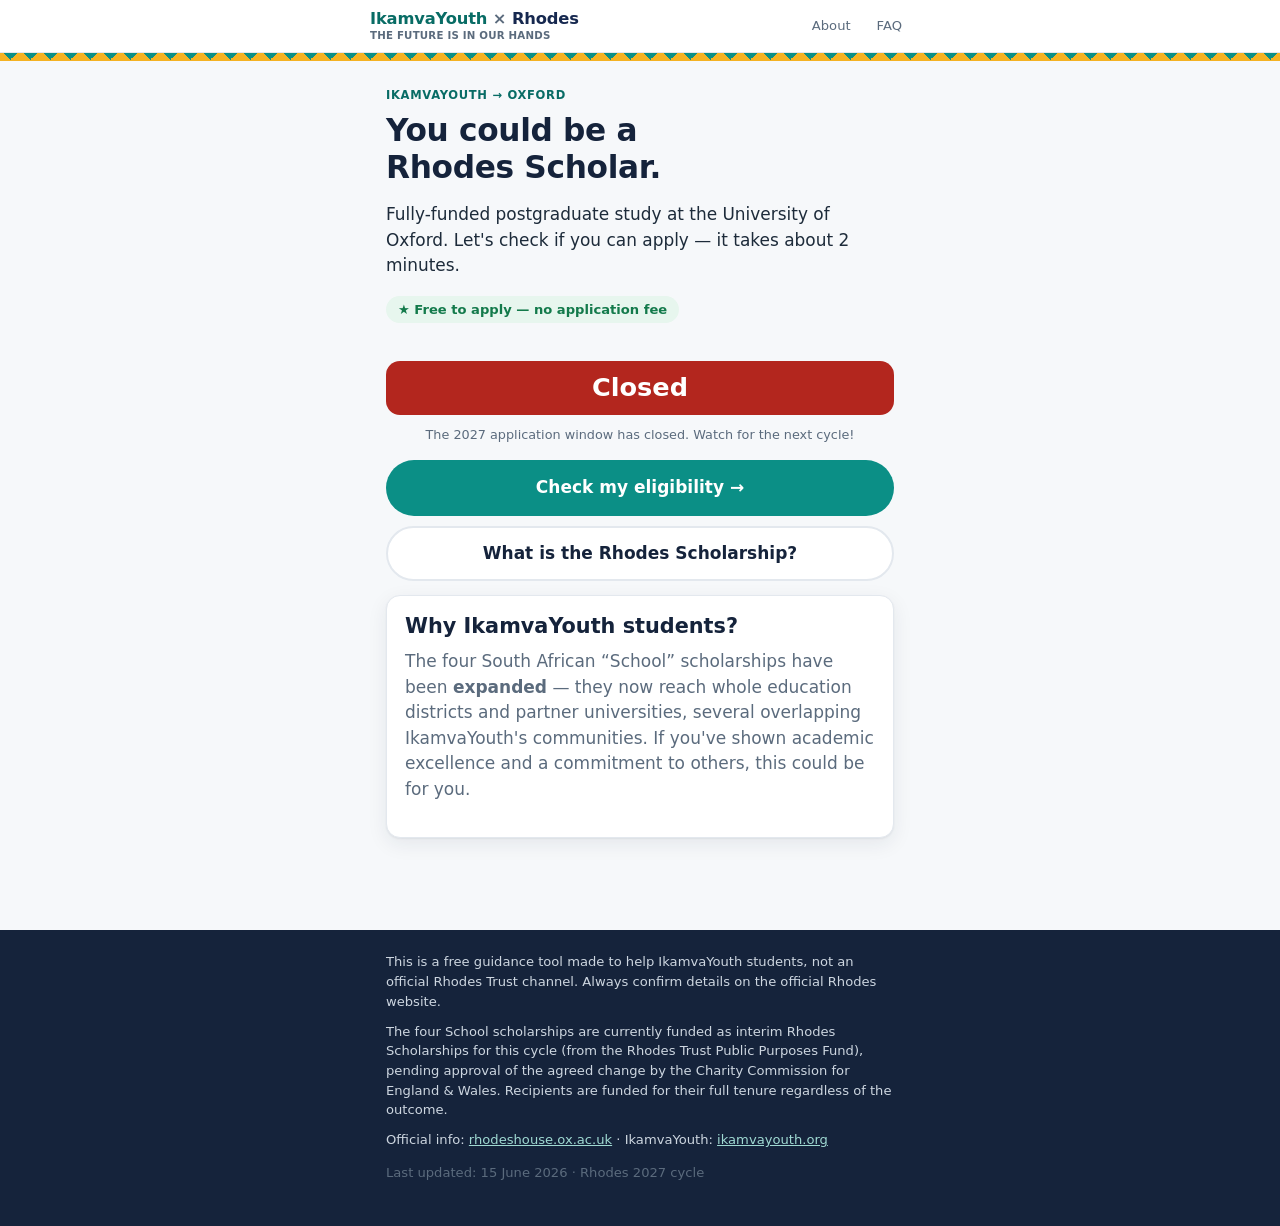
==== index.html @ 86d53897 "Rhodes4Ikamva eligibility checker + WhatsApp one-pager Mobile-first, offline-capable static app that" ====
<!DOCTYPE html>
<html lang="en-ZA">
<head>
  <meta charset="utf-8">
  <meta name="viewport" content="width=device-width, initial-scale=1">
  <title>Could you be a Rhodes Scholar? — IkamvaYouth × Rhodes</title>
  <meta name="description" content="A free 2-minute tool for IkamvaYouth students and alumni to check if you can apply for a Rhodes Scholarship to Oxford — fully funded, no application fee. Applications close 3 August 2026.">
  <meta name="theme-color" content="#15233b">
  <link rel="manifest" href="manifest.webmanifest">
  <link rel="icon" href="assets/favicon.svg" type="image/svg+xml">
  <link rel="apple-touch-icon" href="assets/favicon.svg">
  <!-- Social / WhatsApp link preview -->
  <meta property="og:title" content="Could you be a Rhodes Scholar?">
  <meta property="og:description" content="IkamvaYouth × Rhodes — check your eligibility in 2 minutes. Fully funded study at Oxford. Apply by 3 August 2026.">
  <meta property="og:type" content="website">
  <meta property="og:image" content="assets/og-image.png">
  <link rel="stylesheet" href="css/styles.css">
</head>
<body>
  <a class="skip-link" href="#main">Skip to content</a>

  <header class="site-header">
    <div class="wrap brandbar">
      <span class="brand">
        <span><span class="b-iy">IkamvaYouth</span> <span class="brand-x">×</span> <span class="b-rhodes">Rhodes</span></span>
        <span class="b-tag">The future is in our hands</span>
      </span>
      <span class="spacer"></span>
      <button class="navlink" data-go="about" type="button">About</button>
      <button class="navlink" data-go="faq" type="button">FAQ</button>
    </div>
  </header>
  <div class="zigzag" aria-hidden="true"></div>

  <main id="main">
    <!-- ============ HOME ============ -->
    <section id="home" class="wrap" aria-labelledby="home-h">
      <div class="hero">
        <p class="eyebrow">IkamvaYouth → Oxford</p>
        <h1 id="home-h">You could be a Rhodes&nbsp;Scholar.</h1>
        <p class="lead">Fully-funded postgraduate study at the University of Oxford. Let's check if you can apply — it takes about 2 minutes.</p>
        <span class="free-pill">★ Free to apply — no application fee</span>
      </div>

      <div id="countdown" class="countdown" aria-live="polite" hidden></div>
      <p id="cd-caption" class="cd-caption" hidden></p>

      <div class="btn-row">
        <button class="btn btn-primary btn-block" id="start-check" type="button">Check my eligibility →</button>
        <button class="btn btn-ghost btn-block" data-go="about" type="button">What is the Rhodes Scholarship?</button>
      </div>

      <div class="card">
        <h2>Why IkamvaYouth students?</h2>
        <p class="muted">The four South African “School” scholarships have been <strong>expanded</strong> — they now reach whole education districts and partner universities, several overlapping IkamvaYouth's communities. If you've shown academic excellence and a commitment to others, this could be for you.</p>
      </div>
    </section>

    <!-- ============ CHECK (rendered by app.js) ============ -->
    <section id="check" class="wrap" aria-labelledby="check-h" hidden>
      <h1 id="check-h" class="sr-only" style="position:absolute;left:-999px">Eligibility check</h1>
      <div id="progress" class="progress" aria-hidden="true"></div>
      <div id="q-container" aria-live="polite"></div>
    </section>

    <!-- ============ RESULT (rendered by app.js) ============ -->
    <section id="result" class="wrap" aria-labelledby="result-h" hidden>
      <div id="result-container" aria-live="polite"></div>
    </section>

    <!-- ============ ABOUT ============ -->
    <section id="about" class="wrap" aria-labelledby="about-h" hidden>
      <h1 id="about-h">About the Rhodes Scholarship</h1>
      <p>The Rhodes Scholarship (established 1902) is one of the world's oldest and most prestigious international scholarships. It funds postgraduate study at the University of Oxford for at least two years.</p>

      <div class="card">
        <h2>What it covers</h2>
        <div id="covers-list"></div>
      </div>

      <div class="card">
        <h2>What selectors look for</h2>
        <p class="muted small">The four criteria, drawn from the founder's Will, have barely changed in 100 years:</p>
        <div id="criteria-list"></div>
      </div>

      <div class="you-belong">
        <h3>There's no single “type” of Rhodes Scholar</h3>
        <p>For over 120 years, personal statements have been diverse and ever-changing. Selectors look for an original portrait of <em>you</em> — your voice, your story, your authentic self. IkamvaYouth's culture of leadership and service is exactly what they value.</p>
      </div>

      <div class="btn-row">
        <button class="btn btn-primary btn-block" data-go="check" id="about-start" type="button">Check my eligibility →</button>
      </div>
    </section>

    <!-- ============ FAQ ============ -->
    <section id="faq" class="wrap" aria-labelledby="faq-h" hidden>
      <h1 id="faq-h">Questions &amp; answers</h1>

      <details class="faq"><summary>Is it really free?</summary>
        <p>Yes. There is <strong>no application fee</strong> for the Rhodes Scholarship, and this tool is free too.</p></details>

      <details class="faq"><summary>What is a “School” scholarship and why does it matter to me?</summary>
        <p>Four scholarships were historically tied to specific schools. They've been opened up to whole education districts and partner universities. For example: any high school in the <strong>Makhanda (Makhana)</strong> area now qualifies for the <strong>St Andrew's</strong> pool, and <strong>UCT</strong> graduates qualify for <strong>SACS</strong>. The checker works out which apply to you.</p></details>

      <details class="faq"><summary>Can I apply to more than one?</summary>
        <p>Yes — up to <strong>two pools</strong>: usually one School pool plus your regional pool. You cannot apply to two School pools. BLMNS (Botswana, Lesotho, Malawi, Namibia, eSwatini) applicants apply to the BLMNS pool only.</p></details>

      <details class="faq"><summary>I'm not sure which education district my school is in.</summary>
        <p>No problem — the checker will still show your regional pool (your safe baseline), and flag that a coordinator can help you confirm whether a School pool also applies.</p></details>

      <details class="faq"><summary>What does “interim scholarship” mean?</summary>
        <p id="faq-disclaimer"></p></details>

      <details class="faq"><summary>What if I'm not eligible yet?</summary>
        <p>Look at the <a id="mrf-link" href="#" target="_blank" rel="noopener">Mandela Rhodes Foundation</a> — it funds Honours/Master's study and is a great stepping stone. You can apply for the Rhodes later.</p></details>

      <details class="faq"><summary>Any tips for applying?</summary>
        <p>Start early and save your work often (load-shedding!). Line up your four referees (three academic + one character) as soon as you can, and prepare your documents before the portal gets busy.</p></details>

      <div class="btn-row">
        <button class="btn btn-primary btn-block" data-go="check" type="button">Check my eligibility →</button>
      </div>
    </section>
  </main>

  <footer class="site-footer">
    <div class="wrap">
      <p class="disc" id="foot-notofficial"></p>
      <p class="disc" id="foot-disclaimer"></p>
      <p>Official info: <a href="https://www.rhodeshouse.ox.ac.uk/scholarships/the-rhodes-scholarship/" target="_blank" rel="noopener">rhodeshouse.ox.ac.uk</a> · IkamvaYouth: <a href="https://ikamvayouth.org/" target="_blank" rel="noopener">ikamvayouth.org</a></p>
      <p class="muted" id="foot-updated"></p>
    </div>
  </footer>

  <noscript>
    <div class="wrap">
      <div class="note note-warn"><strong>This checker needs JavaScript.</strong>
        You can still apply: you must be a citizen/permanent resident of South Africa, Botswana, Lesotho, Malawi, Namibia or eSwatini, aged 19–24 (some up to 28), with a Bachelor's degree by July 2027. Applications close 23:59 SAST on 3 August 2026. See <a href="https://www.rhodeshouse.ox.ac.uk/scholarships/the-rhodes-scholarship/">rhodeshouse.ox.ac.uk</a>.</div>
    </div>
  </noscript>

  <!-- Classic scripts (no build step, work over file:// and https) -->
  <script src="js/data.js"></script>
  <script src="js/engine.js"></script>
  <script src="js/app.js"></script>
</body>
</html>
---- css/styles.css ----
/* ==========================================================================
   Rhodes4Ikamva — styles
   Mobile-first, data-light (system fonts, no web fonts), accessible.
   Brand palette is in CSS variables below. NOTE: the IkamvaYouth hex values
   are best-guess placeholders — replace with the official brand colours once
   confirmed (see README, "Open items").
   ========================================================================== */

:root {
  /* Brand — PLACEHOLDER values, confirm with IkamvaYouth */
  --iy-ink: #15233b;       /* deep navy ink */
  --iy-teal: #0b8f86;      /* IkamvaYouth teal */
  --iy-teal-dark: #086c65;
  --iy-gold: #f4b223;      /* warm gold accent */
  --iy-coral: #ee6c4d;     /* energy accent */
  --rhodes: #16284f;       /* Rhodes deep blue */

  --bg: #f6f8fa;
  --surface: #ffffff;
  --text: #1d2b3a;
  --muted: #5b6b7d;
  --line: #e3e8ee;
  --ok: #137a4b;
  --ok-bg: #e7f6ee;
  --warn: #9a6b00;
  --warn-bg: #fef6e0;
  --stop: #b3261e;
  --stop-bg: #fdecea;

  --radius: 14px;
  --radius-sm: 10px;
  --shadow: 0 1px 2px rgba(21, 35, 59, .06), 0 6px 20px rgba(21, 35, 59, .08);
  --maxw: 540px;
}

* { box-sizing: border-box; }
html { -webkit-text-size-adjust: 100%; scroll-padding-top: 88px; }
h1, .q-legend { scroll-margin-top: 88px; }
body {
  margin: 0;
  font-family: system-ui, -apple-system, "Segoe UI", Roboto, "Helvetica Neue", Arial, sans-serif;
  color: var(--text);
  background: var(--bg);
  line-height: 1.5;
  font-size: 17px;
}
h1, h2, h3 { line-height: 1.2; color: var(--iy-ink); margin: 0 0 .5em; }
h1 { font-size: 1.7rem; letter-spacing: -.01em; }
h2 { font-size: 1.3rem; }
h3 { font-size: 1.05rem; }
p { margin: 0 0 1em; }
a { color: var(--iy-teal-dark); }
small, .small { font-size: .82rem; }
.muted { color: var(--muted); }
.center { text-align: center; }

.skip-link {
  position: absolute; left: -999px; top: 0;
  background: var(--iy-ink); color: #fff; padding: .6em 1em; z-index: 100; border-radius: 0 0 8px 0;
}
.skip-link:focus { left: 0; }

/* ---- Layout ------------------------------------------------------------- */
.wrap { width: 100%; max-width: var(--maxw); margin: 0 auto; padding: 0 16px; }
main { padding-bottom: 48px; }
section[hidden] { display: none !important; }

/* ---- Header / brand lockup ---------------------------------------------- */
.site-header {
  background: var(--surface);
  border-bottom: 1px solid var(--line);
  position: sticky; top: 0; z-index: 40;
}
.brandbar { display: flex; align-items: center; gap: 10px; padding: 10px 0; }
.brand {
  font-weight: 800; letter-spacing: -.01em; line-height: 1; font-size: 1.02rem;
  display: inline-flex; flex-direction: column;
}
.brand .b-iy { color: var(--iy-teal-dark); }
.brand .b-tag { font-weight: 600; font-size: .64rem; color: var(--muted); letter-spacing: .02em; text-transform: uppercase; margin-top: 3px; }
.brand-x { color: var(--muted); font-weight: 600; }
.brand .b-rhodes { color: var(--rhodes); font-weight: 800; }
.brandbar .spacer { flex: 1; }
.navlink { background: none; border: 0; color: var(--muted); font: inherit; font-size: .82rem; cursor: pointer; padding: 6px 8px; border-radius: 8px; }
.navlink:hover { color: var(--iy-ink); background: var(--bg); }

/* zigzag accent strip (IkamvaYouth motif) */
.zigzag {
  height: 8px;
  background:
    linear-gradient(135deg, var(--iy-teal) 25%, transparent 25%) -10px 0/20px 8px,
    linear-gradient(225deg, var(--iy-teal) 25%, transparent 25%) -10px 0/20px 8px,
    var(--iy-gold);
}

/* ---- Hero --------------------------------------------------------------- */
.hero { padding: 26px 0 8px; }
.eyebrow { color: var(--iy-teal-dark); font-weight: 700; text-transform: uppercase; letter-spacing: .06em; font-size: .72rem; margin-bottom: 8px; }
.hero h1 { font-size: 1.95rem; }
.hero .lead { font-size: 1.06rem; color: var(--text); }
.free-pill { display: inline-block; background: var(--ok-bg); color: var(--ok); font-weight: 700; font-size: .82rem; padding: 4px 12px; border-radius: 999px; margin-bottom: 14px; }

/* ---- Countdown ---------------------------------------------------------- */
.countdown {
  display: flex; gap: 8px; justify-content: center;
  background: var(--iy-ink); color: #fff; border-radius: var(--radius); padding: 14px; margin: 16px 0;
}
.countdown .cd-unit { flex: 1; text-align: center; }
.countdown .cd-num { font-size: 1.6rem; font-weight: 800; line-height: 1; }
.countdown .cd-lab { font-size: .66rem; text-transform: uppercase; letter-spacing: .05em; opacity: .8; margin-top: 4px; }
.countdown.closed { background: var(--stop); }
.cd-caption { text-align: center; font-size: .8rem; color: var(--muted); margin: -6px 0 16px; }

/* ---- Buttons ------------------------------------------------------------ */
.btn {
  display: inline-flex; align-items: center; justify-content: center; gap: 8px;
  font: inherit; font-weight: 700; cursor: pointer;
  border: 2px solid transparent; border-radius: 999px;
  padding: 13px 20px; min-height: 48px; text-decoration: none; text-align: center;
  transition: transform .04s ease, background .15s ease;
}
.btn:active { transform: translateY(1px); }
.btn-primary { background: var(--iy-teal); color: #fff; }
.btn-primary:hover { background: var(--iy-teal-dark); }
.btn-gold { background: var(--iy-gold); color: var(--iy-ink); }
.btn-gold:hover { filter: brightness(.96); }
.btn-whatsapp { background: #25d366; color: #04331a; }
.btn-ghost { background: var(--surface); color: var(--iy-ink); border-color: var(--line); }
.btn-ghost:hover { border-color: var(--iy-teal); }
.btn-block { display: flex; width: 100%; }
.btn-row { display: flex; flex-direction: column; gap: 10px; margin: 14px 0; }

/* ---- Cards & callouts --------------------------------------------------- */
.card { background: var(--surface); border: 1px solid var(--line); border-radius: var(--radius); box-shadow: var(--shadow); padding: 18px; margin: 14px 0; }
.pool-card { border-left: 5px solid var(--iy-teal); }
.pool-card.school { border-left-color: var(--iy-gold); }
.pool-card.blmns { border-left-color: var(--iy-coral); }
.pool-card h3 { margin-bottom: 4px; }
.pool-tag { display: inline-block; font-size: .68rem; font-weight: 700; text-transform: uppercase; letter-spacing: .04em; padding: 2px 9px; border-radius: 999px; margin-bottom: 8px; }
.pool-tag.school { background: #fdf1d3; color: var(--warn); }
.pool-tag.region { background: #e2f3f1; color: var(--iy-teal-dark); }
.pool-tag.blmns { background: #fde7e1; color: #b5432f; }

.note { border-radius: var(--radius-sm); padding: 12px 14px; margin: 12px 0; font-size: .92rem; }
.note-info { background: #eef4fb; color: #234; border: 1px solid #d7e6f6; }
.note-warn { background: var(--warn-bg); color: #6b4e00; border: 1px solid #f3e2b0; }
.note-ok { background: var(--ok-bg); color: #0f5c39; border: 1px solid #c7e9d5; }
.note-stop { background: var(--stop-bg); color: #7c1b15; border: 1px solid #f3c4bf; }
.note strong { display: block; margin-bottom: 2px; }

/* ---- Question flow ------------------------------------------------------ */
.progress { display: flex; gap: 6px; margin: 18px 0 6px; }
.progress .dot { height: 6px; flex: 1; background: var(--line); border-radius: 999px; }
.progress .dot.done { background: var(--iy-teal); }
.progress .dot.now { background: var(--iy-gold); }
.q-step { animation: fade .18s ease; }
@keyframes fade { from { opacity: 0; transform: translateY(4px); } to { opacity: 1; transform: none; } }
.q-legend { font-weight: 800; font-size: 1.2rem; color: var(--iy-ink); margin: 6px 0 4px; }
.q-help { color: var(--muted); font-size: .9rem; margin-bottom: 14px; }
fieldset { border: 0; padding: 0; margin: 0; }
.choices { display: flex; flex-direction: column; gap: 10px; }
.choice {
  display: block; width: 100%; text-align: left; font: inherit;
  background: var(--surface); border: 2px solid var(--line); border-radius: var(--radius-sm);
  padding: 14px 16px; min-height: 50px; cursor: pointer;
}
.choice:hover { border-color: var(--iy-teal); }
.choice:focus-visible { outline: 3px solid var(--iy-gold); outline-offset: 2px; }
.choice .c-sub { display: block; font-size: .8rem; color: var(--muted); margin-top: 3px; font-weight: 400; }
.choice .c-main { font-weight: 600; }
input[type="date"] {
  font: inherit; padding: 13px 14px; border: 2px solid var(--line); border-radius: var(--radius-sm);
  width: 100%; min-height: 50px; background: var(--surface); color: var(--text);
}
input[type="date"]:focus-visible { outline: 3px solid var(--iy-gold); outline-offset: 2px; border-color: var(--iy-teal); }
.q-nav { display: flex; justify-content: space-between; align-items: center; margin-top: 18px; }

/* ---- Checklist ---------------------------------------------------------- */
.checklist { list-style: none; padding: 0; margin: 8px 0; }
.checklist li { display: flex; gap: 10px; padding: 9px 0; border-bottom: 1px solid var(--line); align-items: flex-start; }
.checklist li:last-child { border-bottom: 0; }
.checklist input { margin-top: 4px; width: 20px; height: 20px; flex: 0 0 auto; accent-color: var(--iy-teal); }
.checklist .ck-note { display: block; font-size: .8rem; color: var(--muted); }
.checklist label { cursor: pointer; }
.checklist .done-label { text-decoration: line-through; color: var(--muted); }

/* ---- Lists of criteria / covers ----------------------------------------- */
.feature { display: flex; gap: 12px; padding: 10px 0; border-bottom: 1px solid var(--line); }
.feature:last-child { border-bottom: 0; }
.feature .f-ic { flex: 0 0 auto; width: 30px; height: 30px; border-radius: 999px; background: var(--iy-teal); color: #fff; display: grid; place-items: center; font-weight: 800; font-size: .9rem; }
.feature h3 { margin: 0 0 2px; }
.feature p { margin: 0; font-size: .9rem; color: var(--muted); }

details.faq { border-bottom: 1px solid var(--line); padding: 12px 0; }
details.faq summary { font-weight: 700; cursor: pointer; color: var(--iy-ink); }
details.faq[open] summary { color: var(--iy-teal-dark); }
details.faq p { margin: 10px 0 2px; font-size: .94rem; }

/* ---- Footer ------------------------------------------------------------- */
.site-footer { background: var(--iy-ink); color: #cdd6e0; font-size: .82rem; padding: 22px 0 30px; margin-top: 30px; }
.site-footer a { color: #9fd9d2; }
.site-footer .disc { margin-bottom: 10px; }

/* ---- Misc --------------------------------------------------------------- */
.divider { height: 1px; background: var(--line); margin: 22px 0; border: 0; }
.you-belong { background: linear-gradient(135deg, var(--iy-teal), var(--iy-teal-dark)); color: #fff; border-radius: var(--radius); padding: 18px; margin: 16px 0; }
.you-belong h3 { color: #fff; }
.you-belong p { margin: 0; opacity: .95; }
:focus-visible { outline: 3px solid var(--iy-gold); outline-offset: 2px; }

@media (prefers-reduced-motion: reduce) {
  * { animation: none !important; transition: none !important; }
}
@media (min-width: 560px) {
  .btn-row.inline { flex-direction: row; }
  .btn-row.inline .btn { flex: 1; }
}
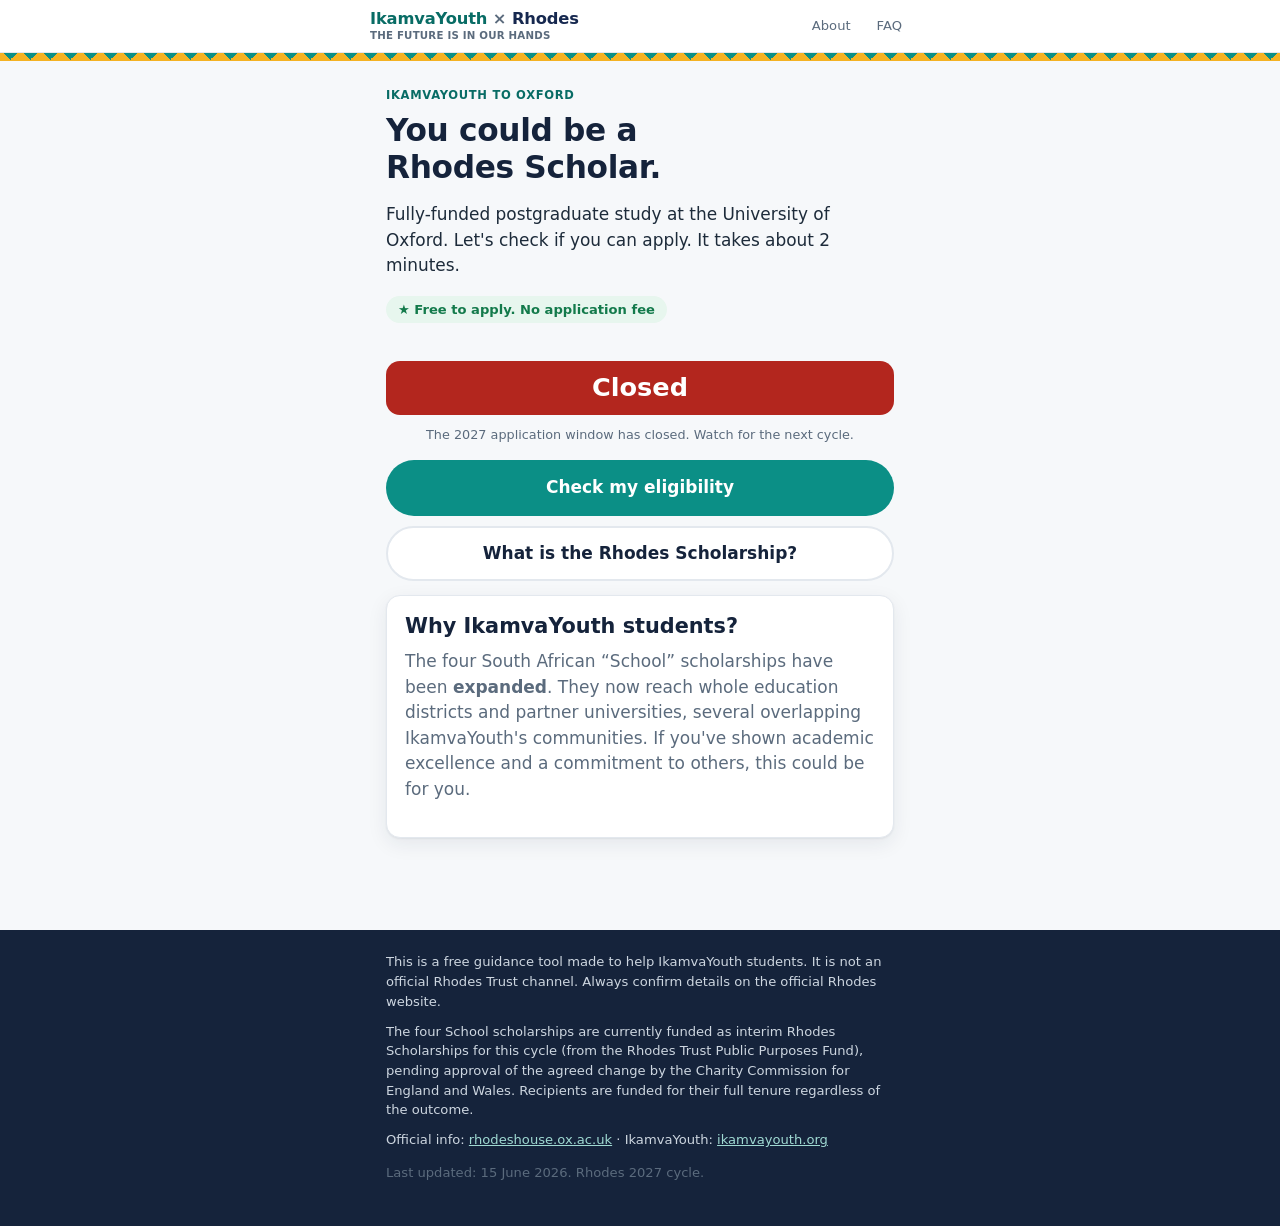
==== commit 04252c83: "Streamline flow via branch-to-school mapping; remove em dashes - Each IkamvaYouth branch is linked t" ====
--- a/index.html
+++ b/index.html
@@ -3,15 +3,15 @@
 <head>
   <meta charset="utf-8">
   <meta name="viewport" content="width=device-width, initial-scale=1">
-  <title>Could you be a Rhodes Scholar? — IkamvaYouth × Rhodes</title>
-  <meta name="description" content="A free 2-minute tool for IkamvaYouth students and alumni to check if you can apply for a Rhodes Scholarship to Oxford — fully funded, no application fee. Applications close 3 August 2026.">
+  <title>Could you be a Rhodes Scholar? | IkamvaYouth × Rhodes</title>
+  <meta name="description" content="A free 2-minute tool for IkamvaYouth students and alumni to check if you can apply for a Rhodes Scholarship to Oxford. Fully funded, no application fee. Applications close 3 August 2026.">
   <meta name="theme-color" content="#15233b">
   <link rel="manifest" href="manifest.webmanifest">
   <link rel="icon" href="assets/favicon.svg" type="image/svg+xml">
   <link rel="apple-touch-icon" href="assets/favicon.svg">
   <!-- Social / WhatsApp link preview -->
   <meta property="og:title" content="Could you be a Rhodes Scholar?">
-  <meta property="og:description" content="IkamvaYouth × Rhodes — check your eligibility in 2 minutes. Fully funded study at Oxford. Apply by 3 August 2026.">
+  <meta property="og:description" content="IkamvaYouth × Rhodes. Check your eligibility in 2 minutes. Fully funded study at Oxford. Apply by 3 August 2026.">
   <meta property="og:type" content="website">
   <meta property="og:image" content="assets/og-image.png">
   <link rel="stylesheet" href="css/styles.css">
@@ -36,23 +36,23 @@
     <!-- ============ HOME ============ -->
     <section id="home" class="wrap" aria-labelledby="home-h">
       <div class="hero">
-        <p class="eyebrow">IkamvaYouth → Oxford</p>
+        <p class="eyebrow">IkamvaYouth to Oxford</p>
         <h1 id="home-h">You could be a Rhodes&nbsp;Scholar.</h1>
-        <p class="lead">Fully-funded postgraduate study at the University of Oxford. Let's check if you can apply — it takes about 2 minutes.</p>
-        <span class="free-pill">★ Free to apply — no application fee</span>
+        <p class="lead">Fully-funded postgraduate study at the University of Oxford. Let's check if you can apply. It takes about 2 minutes.</p>
+        <span class="free-pill">★ Free to apply. No application fee</span>
       </div>
 
       <div id="countdown" class="countdown" aria-live="polite" hidden></div>
       <p id="cd-caption" class="cd-caption" hidden></p>
 
       <div class="btn-row">
-        <button class="btn btn-primary btn-block" id="start-check" type="button">Check my eligibility →</button>
+        <button class="btn btn-primary btn-block" id="start-check" type="button">Check my eligibility</button>
         <button class="btn btn-ghost btn-block" data-go="about" type="button">What is the Rhodes Scholarship?</button>
       </div>
 
       <div class="card">
         <h2>Why IkamvaYouth students?</h2>
-        <p class="muted">The four South African “School” scholarships have been <strong>expanded</strong> — they now reach whole education districts and partner universities, several overlapping IkamvaYouth's communities. If you've shown academic excellence and a commitment to others, this could be for you.</p>
+        <p class="muted">The four South African “School” scholarships have been <strong>expanded</strong>. They now reach whole education districts and partner universities, several overlapping IkamvaYouth's communities. If you've shown academic excellence and a commitment to others, this could be for you.</p>
       </div>
     </section>
 
@@ -85,42 +85,42 @@
       </div>
 
       <div class="you-belong">
-        <h3>There's no single “type” of Rhodes Scholar</h3>
-        <p>For over 120 years, personal statements have been diverse and ever-changing. Selectors look for an original portrait of <em>you</em> — your voice, your story, your authentic self. IkamvaYouth's culture of leadership and service is exactly what they value.</p>
+        <h3>There is no single “type” of Rhodes Scholar</h3>
+        <p>For over 120 years, personal statements have been diverse and ever-changing. Selectors look for an original portrait of <em>you</em>: your voice, your story, your authentic self. IkamvaYouth's culture of leadership and service is exactly what they value.</p>
       </div>
 
       <div class="btn-row">
-        <button class="btn btn-primary btn-block" data-go="check" id="about-start" type="button">Check my eligibility →</button>
+        <button class="btn btn-primary btn-block" data-go="check" id="about-start" type="button">Check my eligibility</button>
       </div>
     </section>
 
     <!-- ============ FAQ ============ -->
     <section id="faq" class="wrap" aria-labelledby="faq-h" hidden>
-      <h1 id="faq-h">Questions &amp; answers</h1>
+      <h1 id="faq-h">Questions and answers</h1>
 
       <details class="faq"><summary>Is it really free?</summary>
         <p>Yes. There is <strong>no application fee</strong> for the Rhodes Scholarship, and this tool is free too.</p></details>
 
       <details class="faq"><summary>What is a “School” scholarship and why does it matter to me?</summary>
-        <p>Four scholarships were historically tied to specific schools. They've been opened up to whole education districts and partner universities. For example: any high school in the <strong>Makhanda (Makhana)</strong> area now qualifies for the <strong>St Andrew's</strong> pool, and <strong>UCT</strong> graduates qualify for <strong>SACS</strong>. The checker works out which apply to you.</p></details>
+        <p>Four scholarships were historically tied to specific schools. They have been opened up to whole education districts and partner universities. For example: any high school in the <strong>Makhanda (Makhana)</strong> area now qualifies for the <strong>St Andrew's</strong> pool, the <strong>Cape Town Metro South</strong> district (which includes Nyanga and Gugulethu) qualifies for <strong>Bishops</strong>, and <strong>UCT</strong> graduates qualify for <strong>SACS</strong>. The checker works out which apply to you.</p></details>
 
       <details class="faq"><summary>Can I apply to more than one?</summary>
-        <p>Yes — up to <strong>two pools</strong>: usually one School pool plus your regional pool. You cannot apply to two School pools. BLMNS (Botswana, Lesotho, Malawi, Namibia, eSwatini) applicants apply to the BLMNS pool only.</p></details>
+        <p>Yes, up to <strong>two pools</strong>: usually one School pool plus your regional pool. You cannot apply to two School pools. BLMNS (Botswana, Lesotho, Malawi, Namibia, eSwatini) applicants apply to the BLMNS pool only.</p></details>
 
       <details class="faq"><summary>I'm not sure which education district my school is in.</summary>
-        <p>No problem — the checker will still show your regional pool (your safe baseline), and flag that a coordinator can help you confirm whether a School pool also applies.</p></details>
+        <p>No problem. The checker will still show your regional pool (your safe baseline), and flag that a coordinator can help you confirm whether a School pool also applies.</p></details>
 
       <details class="faq"><summary>What does “interim scholarship” mean?</summary>
         <p id="faq-disclaimer"></p></details>
 
       <details class="faq"><summary>What if I'm not eligible yet?</summary>
-        <p>Look at the <a id="mrf-link" href="#" target="_blank" rel="noopener">Mandela Rhodes Foundation</a> — it funds Honours/Master's study and is a great stepping stone. You can apply for the Rhodes later.</p></details>
+        <p>Look at the <a id="mrf-link" href="#" target="_blank" rel="noopener">Mandela Rhodes Foundation</a>. It funds Honours/Master's study and is a great stepping stone. You can apply for the Rhodes later.</p></details>
 
       <details class="faq"><summary>Any tips for applying?</summary>
-        <p>Start early and save your work often (load-shedding!). Line up your four referees (three academic + one character) as soon as you can, and prepare your documents before the portal gets busy.</p></details>
+        <p>Start early and save your work often (load-shedding!). Line up your four referees (three academic plus one character) as soon as you can, and prepare your documents before the portal gets busy.</p></details>
 
       <div class="btn-row">
-        <button class="btn btn-primary btn-block" data-go="check" type="button">Check my eligibility →</button>
+        <button class="btn btn-primary btn-block" data-go="check" type="button">Check my eligibility</button>
       </div>
     </section>
   </main>
@@ -137,7 +137,7 @@
   <noscript>
     <div class="wrap">
       <div class="note note-warn"><strong>This checker needs JavaScript.</strong>
-        You can still apply: you must be a citizen/permanent resident of South Africa, Botswana, Lesotho, Malawi, Namibia or eSwatini, aged 19–24 (some up to 28), with a Bachelor's degree by July 2027. Applications close 23:59 SAST on 3 August 2026. See <a href="https://www.rhodeshouse.ox.ac.uk/scholarships/the-rhodes-scholarship/">rhodeshouse.ox.ac.uk</a>.</div>
+        You can still apply: you must be a citizen/permanent resident of South Africa, Botswana, Lesotho, Malawi, Namibia or eSwatini, aged 19 to 24 (some up to 28), with a Bachelor's degree by July 2027. Applications close 23:59 SAST on 3 August 2026. See <a href="https://www.rhodeshouse.ox.ac.uk/scholarships/the-rhodes-scholarship/">rhodeshouse.ox.ac.uk</a>.</div>
     </div>
   </noscript>
 
--- a/css/styles.css
+++ b/css/styles.css
@@ -1,13 +1,13 @@
 /* ==========================================================================
-   Rhodes4Ikamva — styles
+   Rhodes4Ikamva styles
    Mobile-first, data-light (system fonts, no web fonts), accessible.
    Brand palette is in CSS variables below. NOTE: the IkamvaYouth hex values
-   are best-guess placeholders — replace with the official brand colours once
+   are best-guess placeholders, replace with the official brand colours once
    confirmed (see README, "Open items").
    ========================================================================== */
 
 :root {
-  /* Brand — PLACEHOLDER values, confirm with IkamvaYouth */
+  /* Brand PLACEHOLDER values, confirm with IkamvaYouth */
   --iy-ink: #15233b;       /* deep navy ink */
   --iy-teal: #0b8f86;      /* IkamvaYouth teal */
   --iy-teal-dark: #086c65;
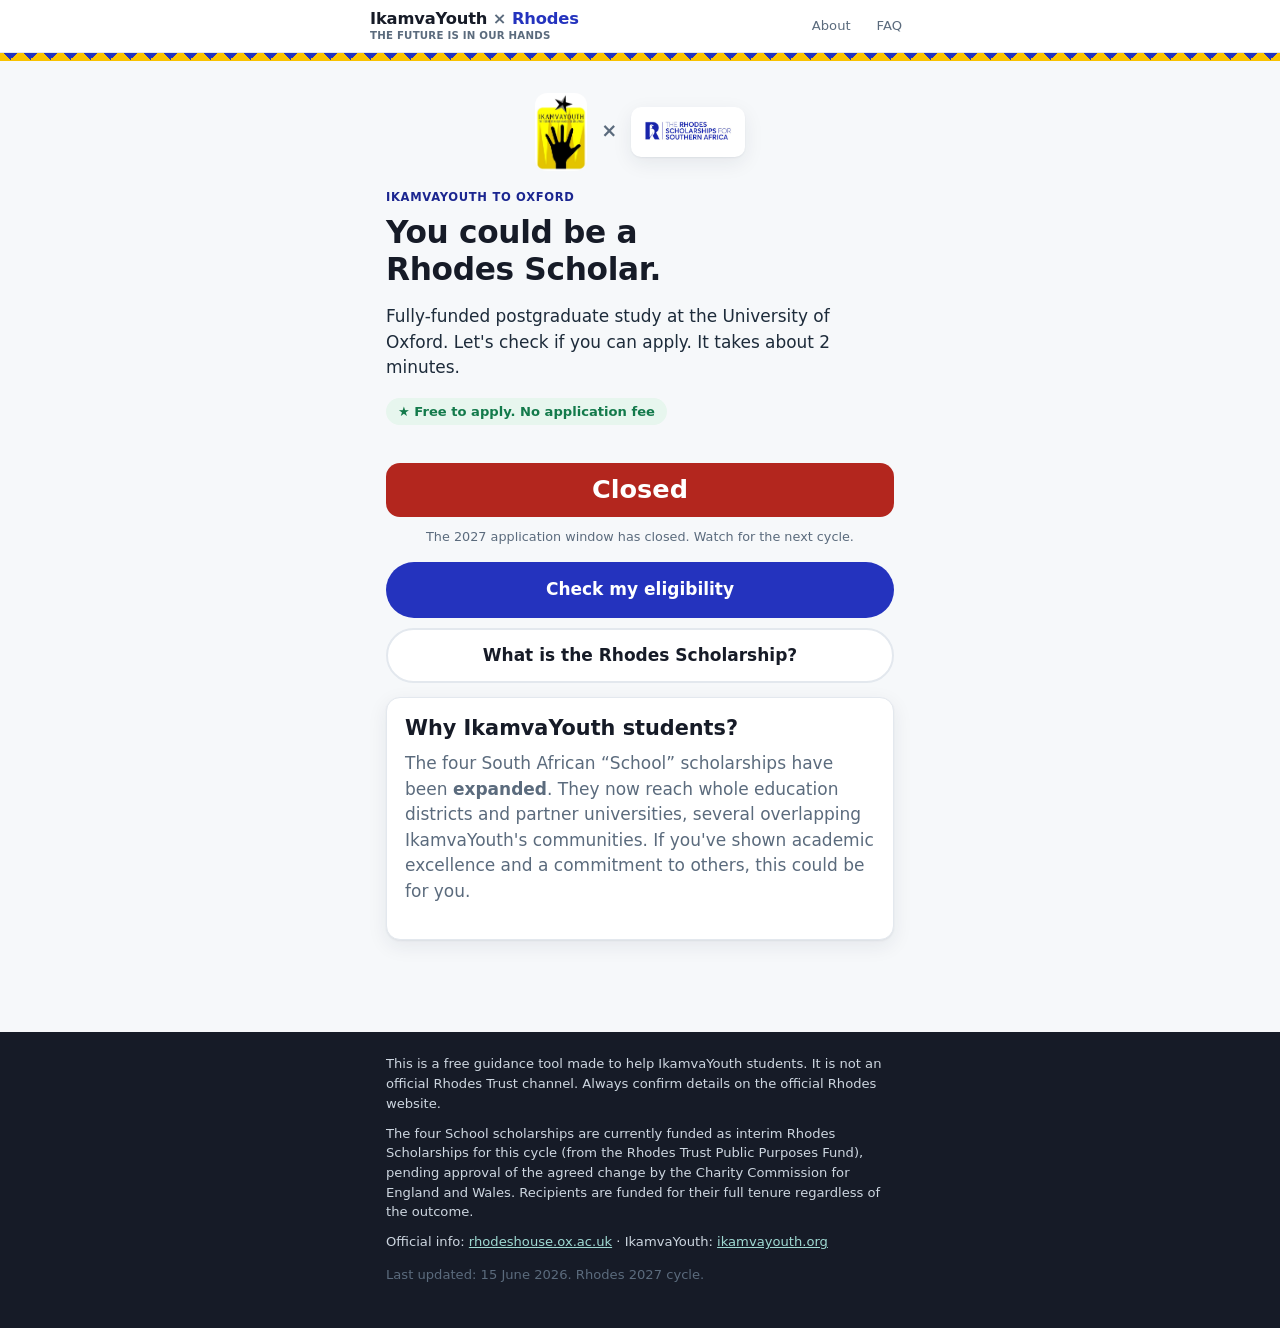
==== commit 52b16972: "Apply real IkamvaYouth + Rhodes branding (logos, gold/blue palette) - Hero co-brand lockup uses the " ====
--- a/index.html
+++ b/index.html
@@ -36,6 +36,11 @@
     <!-- ============ HOME ============ -->
     <section id="home" class="wrap" aria-labelledby="home-h">
       <div class="hero">
+        <div class="cobrand">
+          <img class="cb-iy" src="assets/ikamvayouth_logo.jpg" alt="IkamvaYouth">
+          <span class="cb-x" aria-hidden="true">×</span>
+          <img class="cb-rh" src="assets/Rhodes-Logo.jpg" alt="The Rhodes Scholarships for Southern Africa">
+        </div>
         <p class="eyebrow">IkamvaYouth to Oxford</p>
         <h1 id="home-h">You could be a Rhodes&nbsp;Scholar.</h1>
         <p class="lead">Fully-funded postgraduate study at the University of Oxford. Let's check if you can apply. It takes about 2 minutes.</p>
--- a/css/styles.css
+++ b/css/styles.css
@@ -7,13 +7,13 @@
    ========================================================================== */
 
 :root {
-  /* Brand PLACEHOLDER values, confirm with IkamvaYouth */
-  --iy-ink: #15233b;       /* deep navy ink */
-  --iy-teal: #0b8f86;      /* IkamvaYouth teal */
-  --iy-teal-dark: #086c65;
-  --iy-gold: #f4b223;      /* warm gold accent */
-  --iy-coral: #ee6c4d;     /* energy accent */
-  --rhodes: #16284f;       /* Rhodes deep blue */
+  /* Brand colours: IkamvaYouth gold/black + Rhodes royal blue (from the logos) */
+  --iy-ink: #161b27;       /* near-black ink (IkamvaYouth hand/text) */
+  --iy-blue: #2433be;      /* Rhodes royal blue (primary action) */
+  --iy-blue-dark: #1b2690; /* darker blue for hovers/links */
+  --iy-gold: #f9c200;      /* IkamvaYouth gold/yellow accent */
+  --iy-coral: #ee6c4d;     /* warm accent (BLMNS) */
+  --rhodes: #2433be;       /* Rhodes royal blue */
 
   --bg: #f6f8fa;
   --surface: #ffffff;
@@ -49,7 +49,7 @@
 h2 { font-size: 1.3rem; }
 h3 { font-size: 1.05rem; }
 p { margin: 0 0 1em; }
-a { color: var(--iy-teal-dark); }
+a { color: var(--iy-blue-dark); }
 small, .small { font-size: .82rem; }
 .muted { color: var(--muted); }
 .center { text-align: center; }
@@ -76,7 +76,7 @@
   font-weight: 800; letter-spacing: -.01em; line-height: 1; font-size: 1.02rem;
   display: inline-flex; flex-direction: column;
 }
-.brand .b-iy { color: var(--iy-teal-dark); }
+.brand .b-iy { color: var(--iy-ink); }
 .brand .b-tag { font-weight: 600; font-size: .64rem; color: var(--muted); letter-spacing: .02em; text-transform: uppercase; margin-top: 3px; }
 .brand-x { color: var(--muted); font-weight: 600; }
 .brand .b-rhodes { color: var(--rhodes); font-weight: 800; }
@@ -88,17 +88,24 @@
 .zigzag {
   height: 8px;
   background:
-    linear-gradient(135deg, var(--iy-teal) 25%, transparent 25%) -10px 0/20px 8px,
-    linear-gradient(225deg, var(--iy-teal) 25%, transparent 25%) -10px 0/20px 8px,
+    linear-gradient(135deg, var(--iy-blue) 25%, transparent 25%) -10px 0/20px 8px,
+    linear-gradient(225deg, var(--iy-blue) 25%, transparent 25%) -10px 0/20px 8px,
     var(--iy-gold);
 }
 
 /* ---- Hero --------------------------------------------------------------- */
 .hero { padding: 26px 0 8px; }
-.eyebrow { color: var(--iy-teal-dark); font-weight: 700; text-transform: uppercase; letter-spacing: .06em; font-size: .72rem; margin-bottom: 8px; }
+.eyebrow { color: var(--iy-blue-dark); font-weight: 700; text-transform: uppercase; letter-spacing: .06em; font-size: .72rem; margin-bottom: 8px; }
 .hero h1 { font-size: 1.95rem; }
 .hero .lead { font-size: 1.06rem; color: var(--text); }
 .free-pill { display: inline-block; background: var(--ok-bg); color: var(--ok); font-weight: 700; font-size: .82rem; padding: 4px 12px; border-radius: 999px; margin-bottom: 14px; }
+
+/* Co-brand logo lockup (real logos) */
+.cobrand { display: flex; align-items: center; justify-content: center; gap: 14px; margin: 6px 0 18px; flex-wrap: wrap; }
+.cobrand img { display: block; }
+.cobrand .cb-iy { height: 78px; width: auto; border-radius: 12px; }
+.cobrand .cb-rh { height: 50px; width: auto; background: #fff; padding: 7px 10px; border-radius: 10px; box-shadow: var(--shadow); }
+.cobrand .cb-x { color: var(--muted); font-weight: 700; font-size: 1.2rem; }
 
 /* ---- Countdown ---------------------------------------------------------- */
 .countdown {
@@ -120,25 +127,25 @@
   transition: transform .04s ease, background .15s ease;
 }
 .btn:active { transform: translateY(1px); }
-.btn-primary { background: var(--iy-teal); color: #fff; }
-.btn-primary:hover { background: var(--iy-teal-dark); }
+.btn-primary { background: var(--iy-blue); color: #fff; }
+.btn-primary:hover { background: var(--iy-blue-dark); }
 .btn-gold { background: var(--iy-gold); color: var(--iy-ink); }
 .btn-gold:hover { filter: brightness(.96); }
 .btn-whatsapp { background: #25d366; color: #04331a; }
 .btn-ghost { background: var(--surface); color: var(--iy-ink); border-color: var(--line); }
-.btn-ghost:hover { border-color: var(--iy-teal); }
+.btn-ghost:hover { border-color: var(--iy-blue); }
 .btn-block { display: flex; width: 100%; }
 .btn-row { display: flex; flex-direction: column; gap: 10px; margin: 14px 0; }
 
 /* ---- Cards & callouts --------------------------------------------------- */
 .card { background: var(--surface); border: 1px solid var(--line); border-radius: var(--radius); box-shadow: var(--shadow); padding: 18px; margin: 14px 0; }
-.pool-card { border-left: 5px solid var(--iy-teal); }
+.pool-card { border-left: 5px solid var(--iy-blue); }
 .pool-card.school { border-left-color: var(--iy-gold); }
 .pool-card.blmns { border-left-color: var(--iy-coral); }
 .pool-card h3 { margin-bottom: 4px; }
 .pool-tag { display: inline-block; font-size: .68rem; font-weight: 700; text-transform: uppercase; letter-spacing: .04em; padding: 2px 9px; border-radius: 999px; margin-bottom: 8px; }
 .pool-tag.school { background: #fdf1d3; color: var(--warn); }
-.pool-tag.region { background: #e2f3f1; color: var(--iy-teal-dark); }
+.pool-tag.region { background: #e2f3f1; color: var(--iy-blue-dark); }
 .pool-tag.blmns { background: #fde7e1; color: #b5432f; }
 
 .note { border-radius: var(--radius-sm); padding: 12px 14px; margin: 12px 0; font-size: .92rem; }
@@ -151,7 +158,7 @@
 /* ---- Question flow ------------------------------------------------------ */
 .progress { display: flex; gap: 6px; margin: 18px 0 6px; }
 .progress .dot { height: 6px; flex: 1; background: var(--line); border-radius: 999px; }
-.progress .dot.done { background: var(--iy-teal); }
+.progress .dot.done { background: var(--iy-blue); }
 .progress .dot.now { background: var(--iy-gold); }
 .q-step { animation: fade .18s ease; }
 @keyframes fade { from { opacity: 0; transform: translateY(4px); } to { opacity: 1; transform: none; } }
@@ -164,7 +171,7 @@
   background: var(--surface); border: 2px solid var(--line); border-radius: var(--radius-sm);
   padding: 14px 16px; min-height: 50px; cursor: pointer;
 }
-.choice:hover { border-color: var(--iy-teal); }
+.choice:hover { border-color: var(--iy-blue); }
 .choice:focus-visible { outline: 3px solid var(--iy-gold); outline-offset: 2px; }
 .choice .c-sub { display: block; font-size: .8rem; color: var(--muted); margin-top: 3px; font-weight: 400; }
 .choice .c-main { font-weight: 600; }
@@ -172,14 +179,14 @@
   font: inherit; padding: 13px 14px; border: 2px solid var(--line); border-radius: var(--radius-sm);
   width: 100%; min-height: 50px; background: var(--surface); color: var(--text);
 }
-input[type="date"]:focus-visible { outline: 3px solid var(--iy-gold); outline-offset: 2px; border-color: var(--iy-teal); }
+input[type="date"]:focus-visible { outline: 3px solid var(--iy-gold); outline-offset: 2px; border-color: var(--iy-blue); }
 .q-nav { display: flex; justify-content: space-between; align-items: center; margin-top: 18px; }
 
 /* ---- Checklist ---------------------------------------------------------- */
 .checklist { list-style: none; padding: 0; margin: 8px 0; }
 .checklist li { display: flex; gap: 10px; padding: 9px 0; border-bottom: 1px solid var(--line); align-items: flex-start; }
 .checklist li:last-child { border-bottom: 0; }
-.checklist input { margin-top: 4px; width: 20px; height: 20px; flex: 0 0 auto; accent-color: var(--iy-teal); }
+.checklist input { margin-top: 4px; width: 20px; height: 20px; flex: 0 0 auto; accent-color: var(--iy-blue); }
 .checklist .ck-note { display: block; font-size: .8rem; color: var(--muted); }
 .checklist label { cursor: pointer; }
 .checklist .done-label { text-decoration: line-through; color: var(--muted); }
@@ -187,13 +194,13 @@
 /* ---- Lists of criteria / covers ----------------------------------------- */
 .feature { display: flex; gap: 12px; padding: 10px 0; border-bottom: 1px solid var(--line); }
 .feature:last-child { border-bottom: 0; }
-.feature .f-ic { flex: 0 0 auto; width: 30px; height: 30px; border-radius: 999px; background: var(--iy-teal); color: #fff; display: grid; place-items: center; font-weight: 800; font-size: .9rem; }
+.feature .f-ic { flex: 0 0 auto; width: 30px; height: 30px; border-radius: 999px; background: var(--iy-blue); color: #fff; display: grid; place-items: center; font-weight: 800; font-size: .9rem; }
 .feature h3 { margin: 0 0 2px; }
 .feature p { margin: 0; font-size: .9rem; color: var(--muted); }
 
 details.faq { border-bottom: 1px solid var(--line); padding: 12px 0; }
 details.faq summary { font-weight: 700; cursor: pointer; color: var(--iy-ink); }
-details.faq[open] summary { color: var(--iy-teal-dark); }
+details.faq[open] summary { color: var(--iy-blue-dark); }
 details.faq p { margin: 10px 0 2px; font-size: .94rem; }
 
 /* ---- Footer ------------------------------------------------------------- */
@@ -203,7 +210,7 @@
 
 /* ---- Misc --------------------------------------------------------------- */
 .divider { height: 1px; background: var(--line); margin: 22px 0; border: 0; }
-.you-belong { background: linear-gradient(135deg, var(--iy-teal), var(--iy-teal-dark)); color: #fff; border-radius: var(--radius); padding: 18px; margin: 16px 0; }
+.you-belong { background: linear-gradient(135deg, var(--iy-blue), var(--iy-blue-dark)); color: #fff; border-radius: var(--radius); padding: 18px; margin: 16px 0; }
 .you-belong h3 { color: #fff; }
 .you-belong p { margin: 0; opacity: .95; }
 :focus-visible { outline: 3px solid var(--iy-gold); outline-offset: 2px; }
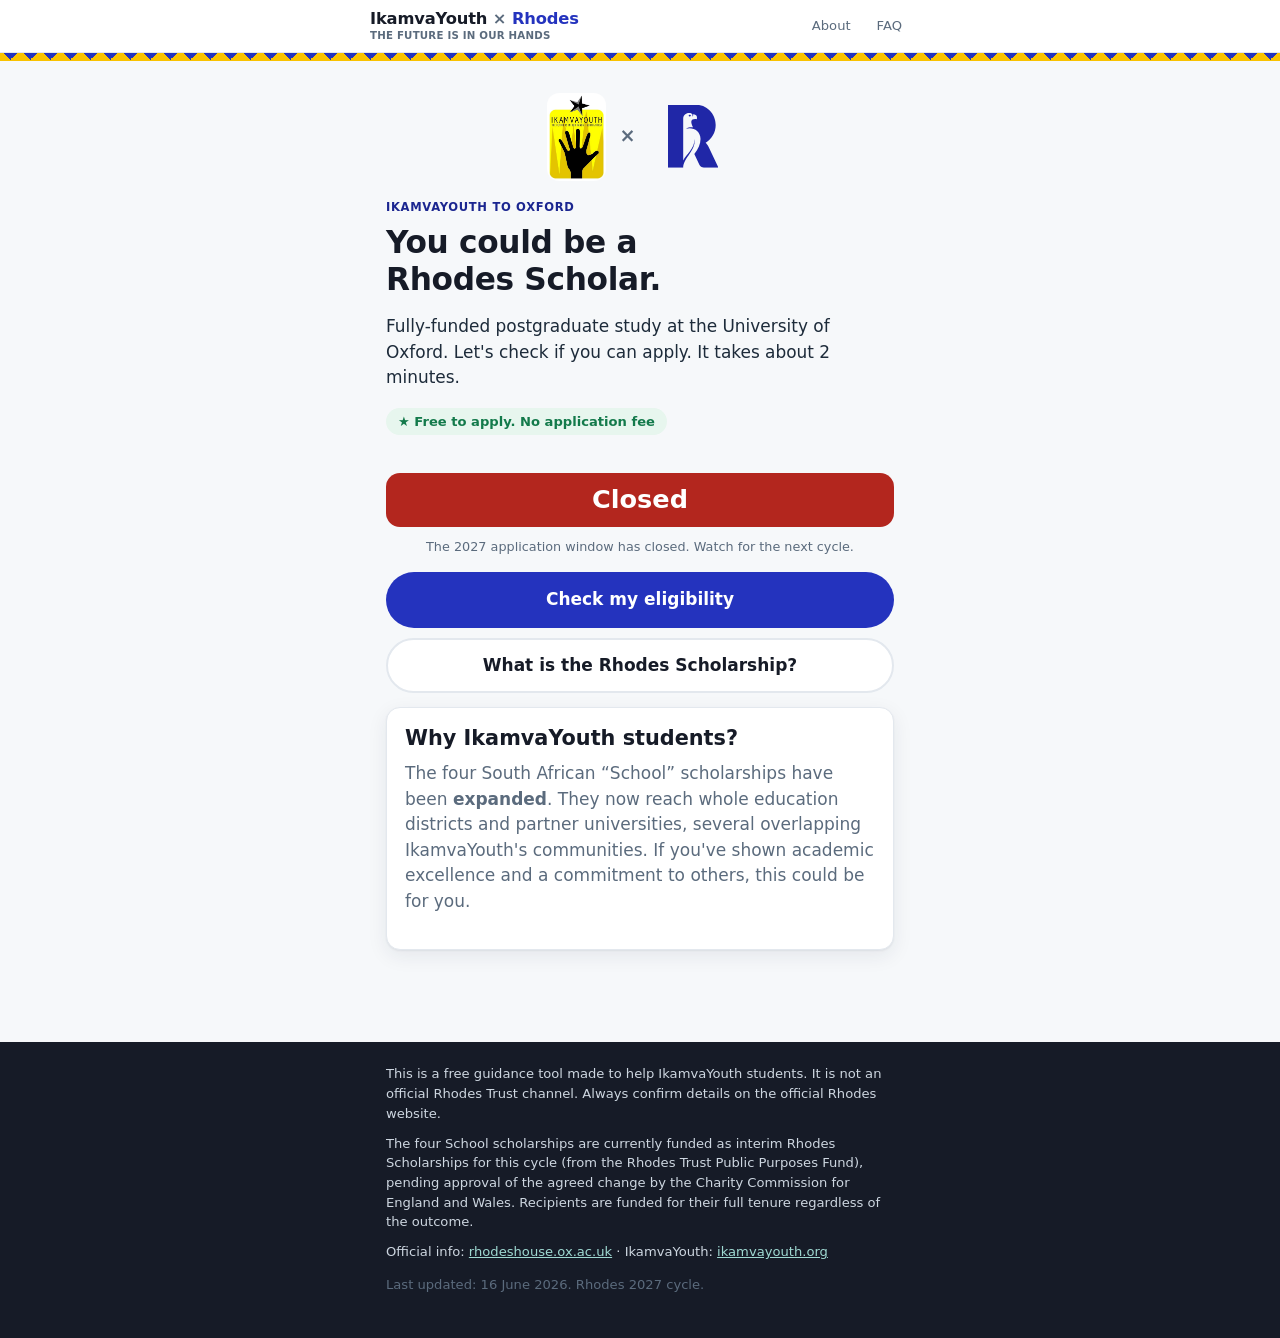
==== commit b44e253b: "Use simpler square Rhodes logo; custom domain; rebuilt one-pager - Hero co-brand now uses rhodes-log" ====
--- a/index.html
+++ b/index.html
@@ -39,7 +39,7 @@
         <div class="cobrand">
           <img class="cb-iy" src="assets/ikamvayouth_logo.jpg" alt="IkamvaYouth">
           <span class="cb-x" aria-hidden="true">×</span>
-          <img class="cb-rh" src="assets/Rhodes-Logo.jpg" alt="The Rhodes Scholarships for Southern Africa">
+          <img class="cb-rh" src="assets/rhodes-logo_simple.svg" alt="The Rhodes Scholarships for Southern Africa">
         </div>
         <p class="eyebrow">IkamvaYouth to Oxford</p>
         <h1 id="home-h">You could be a Rhodes&nbsp;Scholar.</h1>
@@ -107,7 +107,7 @@
         <p>Yes. There is <strong>no application fee</strong> for the Rhodes Scholarship, and this tool is free too.</p></details>
 
       <details class="faq"><summary>What is a “School” scholarship and why does it matter to me?</summary>
-        <p>Four scholarships were historically tied to specific schools. They have been opened up to whole education districts and partner universities. For example: any high school in the <strong>Makhanda (Makhana)</strong> area now qualifies for the <strong>St Andrew's</strong> pool, the <strong>Cape Town Metro South</strong> district (which includes Nyanga and Gugulethu) qualifies for <strong>Bishops</strong>, and <strong>UCT</strong> graduates qualify for <strong>SACS</strong>. The checker works out which apply to you.</p></details>
+        <p>Four scholarships were historically tied to specific schools. They have been opened up to whole education districts and partner universities. For example: any high school in the <strong>Makhanda (Makhana)</strong> area now qualifies for the <strong>St Andrew's</strong> pool, the <strong>Cape Town Metro South</strong> district (which includes Nyanga and Masiphumelele) qualifies for <strong>Bishops</strong>, and <strong>UCT</strong> graduates qualify for <strong>SACS</strong>. The checker works out which apply to you.</p></details>
 
       <details class="faq"><summary>Can I apply to more than one?</summary>
         <p>Yes, up to <strong>two pools</strong>: usually one School pool plus your regional pool. You cannot apply to two School pools. BLMNS (Botswana, Lesotho, Malawi, Namibia, eSwatini) applicants apply to the BLMNS pool only.</p></details>
--- a/css/styles.css
+++ b/css/styles.css
@@ -103,8 +103,8 @@
 /* Co-brand logo lockup (real logos) */
 .cobrand { display: flex; align-items: center; justify-content: center; gap: 14px; margin: 6px 0 18px; flex-wrap: wrap; }
 .cobrand img { display: block; }
-.cobrand .cb-iy { height: 78px; width: auto; border-radius: 12px; }
-.cobrand .cb-rh { height: 50px; width: auto; background: #fff; padding: 7px 10px; border-radius: 10px; box-shadow: var(--shadow); }
+.cobrand .cb-iy { height: 88px; width: auto; border-radius: 12px; }
+.cobrand .cb-rh { height: 84px; width: auto; }
 .cobrand .cb-x { color: var(--muted); font-weight: 700; font-size: 1.2rem; }
 
 /* ---- Countdown ---------------------------------------------------------- */
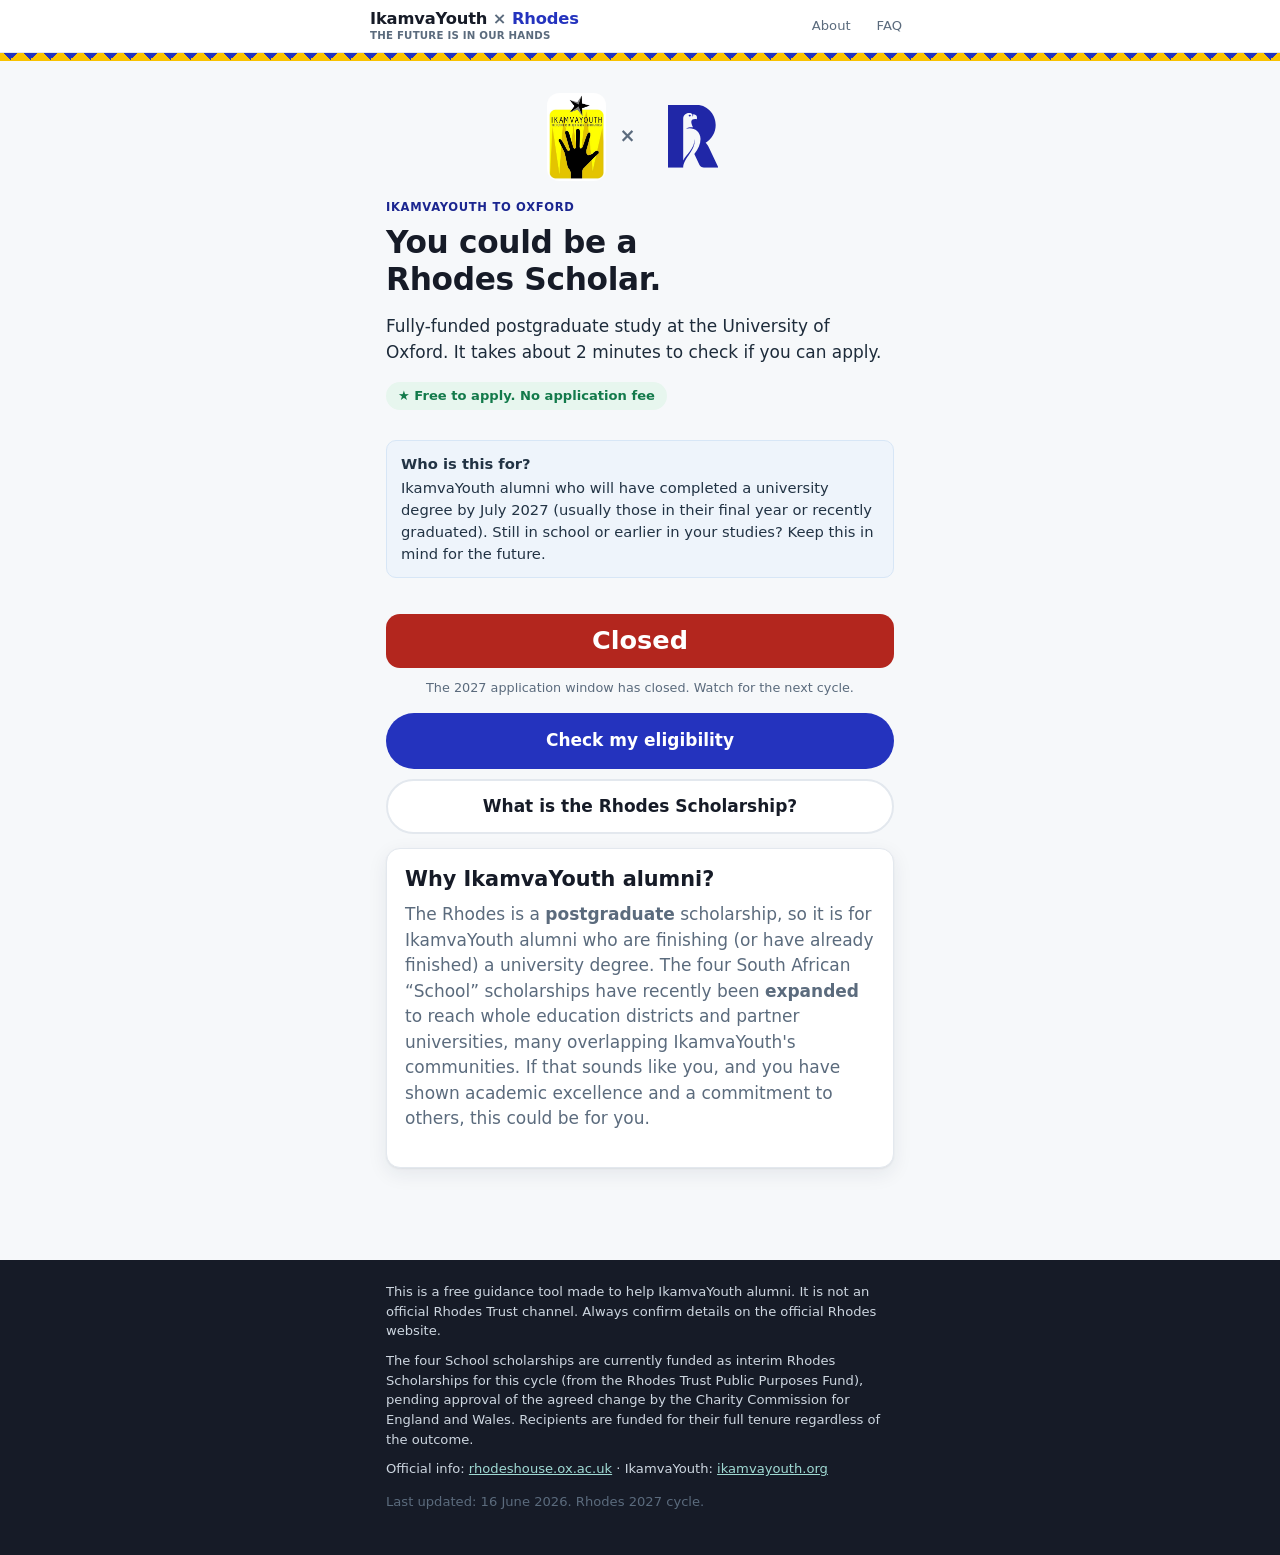
==== commit 48782bf5: "Reframe copy for IkamvaYouth alumni at university (not current learners) - 'Why IkamvaYouth students" ====
--- a/index.html
+++ b/index.html
@@ -4,7 +4,7 @@
   <meta charset="utf-8">
   <meta name="viewport" content="width=device-width, initial-scale=1">
   <title>Could you be a Rhodes Scholar? | IkamvaYouth × Rhodes</title>
-  <meta name="description" content="A free 2-minute tool for IkamvaYouth students and alumni to check if you can apply for a Rhodes Scholarship to Oxford. Fully funded, no application fee. Applications close 3 August 2026.">
+  <meta name="description" content="A free 2-minute tool for IkamvaYouth alumni at university to check if you can apply for a Rhodes Scholarship to Oxford. Fully funded, no application fee. Applications close 3 August 2026.">
   <meta name="theme-color" content="#15233b">
   <link rel="manifest" href="manifest.webmanifest">
   <link rel="icon" href="assets/favicon.svg" type="image/svg+xml">
@@ -43,8 +43,9 @@
         </div>
         <p class="eyebrow">IkamvaYouth to Oxford</p>
         <h1 id="home-h">You could be a Rhodes&nbsp;Scholar.</h1>
-        <p class="lead">Fully-funded postgraduate study at the University of Oxford. Let's check if you can apply. It takes about 2 minutes.</p>
+        <p class="lead">Fully-funded postgraduate study at the University of Oxford. It takes about 2 minutes to check if you can apply.</p>
         <span class="free-pill">★ Free to apply. No application fee</span>
+        <div class="note note-info" style="margin-top:16px"><strong>Who is this for?</strong> IkamvaYouth alumni who will have completed a university degree by July 2027 (usually those in their final year or recently graduated). Still in school or earlier in your studies? Keep this in mind for the future.</div>
       </div>
 
       <div id="countdown" class="countdown" aria-live="polite" hidden></div>
@@ -56,8 +57,8 @@
       </div>
 
       <div class="card">
-        <h2>Why IkamvaYouth students?</h2>
-        <p class="muted">The four South African “School” scholarships have been <strong>expanded</strong>. They now reach whole education districts and partner universities, several overlapping IkamvaYouth's communities. If you've shown academic excellence and a commitment to others, this could be for you.</p>
+        <h2>Why IkamvaYouth alumni?</h2>
+        <p class="muted">The Rhodes is a <strong>postgraduate</strong> scholarship, so it is for IkamvaYouth alumni who are finishing (or have already finished) a university degree. The four South African “School” scholarships have recently been <strong>expanded</strong> to reach whole education districts and partner universities, many overlapping IkamvaYouth's communities. If that sounds like you, and you have shown academic excellence and a commitment to others, this could be for you.</p>
       </div>
     </section>
 
@@ -102,6 +103,9 @@
     <!-- ============ FAQ ============ -->
     <section id="faq" class="wrap" aria-labelledby="faq-h" hidden>
       <h1 id="faq-h">Questions and answers</h1>
+
+      <details class="faq"><summary>Who can apply? Is this for current IkamvaYouth learners?</summary>
+        <p>This is for IkamvaYouth <strong>alumni</strong> who will have completed an undergraduate (Bachelor's) degree by July 2027, usually those in their final year of university or recently graduated. The Rhodes funds <strong>postgraduate</strong> study at Oxford, so it is not for current high-school learners. If you are still in school or early in your studies, keep it in mind and come back when you are finishing your degree.</p></details>
 
       <details class="faq"><summary>Is it really free?</summary>
         <p>Yes. There is <strong>no application fee</strong> for the Rhodes Scholarship, and this tool is free too.</p></details>
